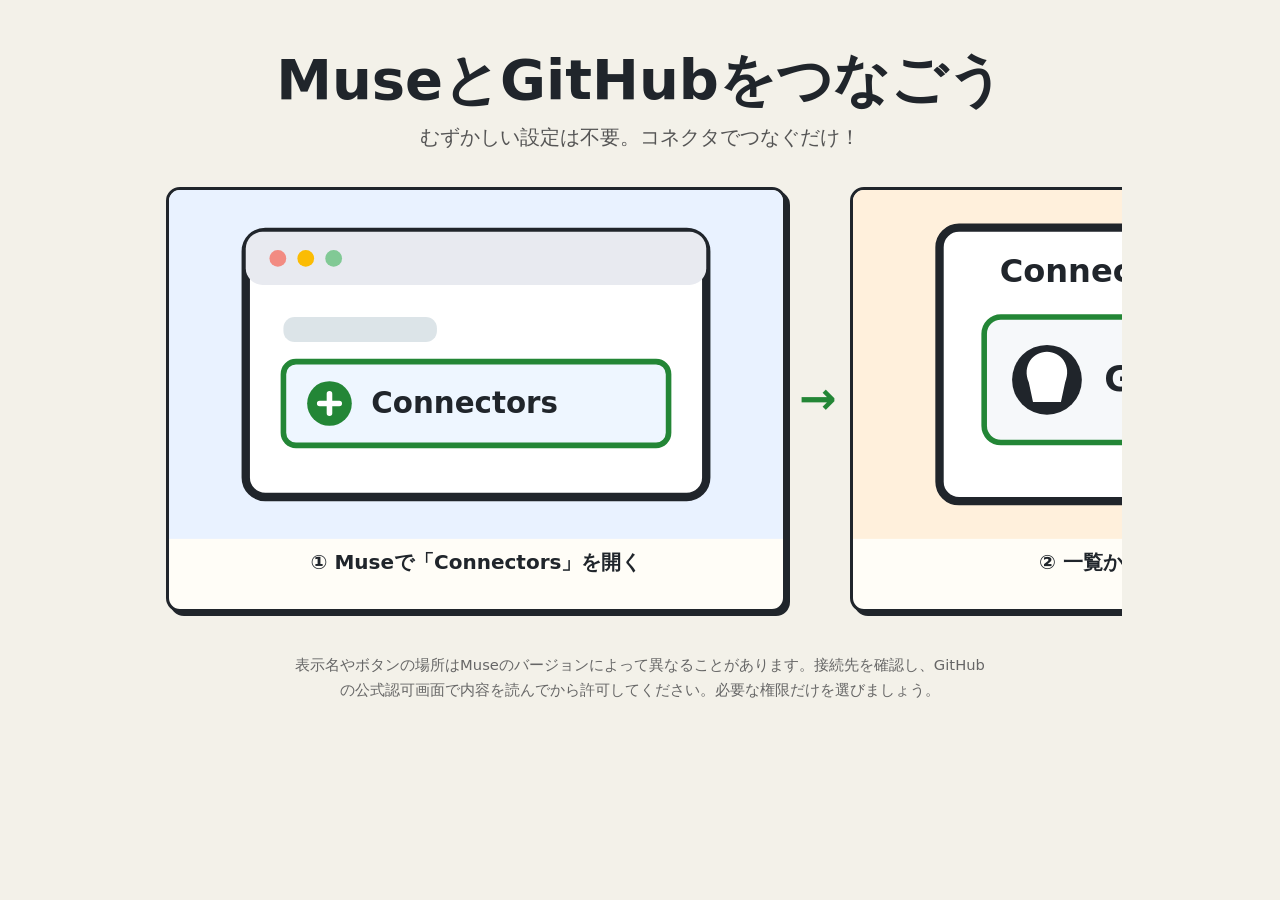
==== muse.html @ a7c208a0 "Add horizontal visual guide for connecting Muse to GitHub" ====
<!doctype html>
<html lang="ja">
<head>
<meta charset="utf-8">
<meta name="viewport" content="width=device-width, initial-scale=1">
<title>MuseとGitHubをつなごう</title>
<style>
:root{color-scheme:light;--ink:#20252b;--green:#238636;--paper:#fffdf7}
*{box-sizing:border-box}
body{margin:0;background:#f3f1e9;color:var(--ink);font-family:system-ui,-apple-system,"Noto Sans JP",sans-serif}
main{width:min(100%,1000px);margin:auto;padding:clamp(20px,5vw,48px) 18px 40px}
header{text-align:center;margin-bottom:26px}
h1{font-size:clamp(2rem,6vw,3.5rem);line-height:1.15;margin:0 0 12px}
.lead{font-size:clamp(1rem,2.5vw,1.25rem);margin:0;color:#555}
.comic{display:flex;align-items:center;gap:0;overflow-x:auto;overscroll-behavior-x:contain;scroll-snap-type:x mandatory;padding:10px 8px 20px;scrollbar-width:thin}
.panel{flex:0 0 min(78vw,620px);background:var(--paper);border:3px solid var(--ink);border-radius:14px;overflow:hidden;box-shadow:4px 4px 0 var(--ink);scroll-snap-align:center}
.panel svg{display:block;width:100%;height:auto}
.caption{font-weight:800;text-align:center;font-size:clamp(1rem,2.5vw,1.25rem);padding:10px 8px 14px;min-height:3.5em}
.flow-arrow{flex:0 0 64px;display:grid;place-items:center;color:var(--green);font-size:2.8rem;font-weight:900;line-height:1}
.note{text-align:center;color:#666;font-size:.92rem;line-height:1.7;margin:20px auto 0;max-width:700px}
@media(max-width:560px){.panel{flex-basis:84vw}.flow-arrow{flex-basis:42px;font-size:2rem}}
</style>
</head>
<body>
<main>
<header>
<h1>MuseとGitHubをつなごう</h1>
<p class="lead">むずかしい設定は不要。コネクタでつなぐだけ！</p>
</header>
<section class="comic" aria-label="MuseとGitHubを連携する流れ">
<article class="panel">
<svg viewBox="0 0 440 250" role="img" aria-label="Museのコネクタ画面を開く">
<rect width="440" height="250" fill="#e9f2ff"/>
<rect x="55" y="30" width="330" height="190" rx="14" fill="#fff" stroke="#20252b" stroke-width="6"/>
<rect x="55" y="30" width="330" height="38" rx="12" fill="#e8eaf0"/>
<circle cx="78" cy="49" r="6" fill="#f28b82"/><circle cx="98" cy="49" r="6" fill="#fbbc04"/><circle cx="118" cy="49" r="6" fill="#81c995"/>
<rect x="82" y="91" width="110" height="18" rx="8" fill="#dce4e8"/>
<rect x="82" y="123" width="276" height="60" rx="9" fill="#eef6ff" stroke="#238636" stroke-width="4"/>
<circle cx="115" cy="153" r="16" fill="#238636"/>
<path d="M108 153h14m-7-7v14" stroke="#fff" stroke-width="4" stroke-linecap="round"/>
<text x="145" y="160" font-size="21" font-weight="800" fill="#20252b">Connectors</text>
</svg>
<div class="caption">① Museで「Connectors」を開く</div>
</article>
<div class="flow-arrow" aria-hidden="true">→</div>
<article class="panel">
<svg viewBox="0 0 440 250" role="img" aria-label="GitHubコネクタを選ぶ">
<rect width="440" height="250" fill="#fff0dc"/>
<rect x="62" y="27" width="316" height="196" rx="14" fill="#fff" stroke="#20252b" stroke-width="6"/>
<text x="220" y="66" text-anchor="middle" font-size="23" font-weight="800" fill="#20252b">Connect a service</text>
<rect x="94" y="91" width="252" height="90" rx="12" fill="#f6f8fa" stroke="#238636" stroke-width="4"/>
<circle cx="139" cy="136" r="25" fill="#20252b"/>
<path d="M126 138c-5-12 3-22 13-22s18 10 13 22l-3 14h-20z" fill="#fff"/>
<text x="180" y="144" font-size="25" font-weight="900" fill="#20252b">GitHub</text>
<path d="M315 119l10 10-10 10" fill="none" stroke="#238636" stroke-width="5" stroke-linecap="round" stroke-linejoin="round"/>
</svg>
<div class="caption">② 一覧からGitHubを選ぶ</div>
</article>
<div class="flow-arrow" aria-hidden="true">→</div>
<article class="panel">
<svg viewBox="0 0 440 250" role="img" aria-label="GitHub側で接続を許可する">
<rect width="440" height="250" fill="#e9f7e9"/>
<rect x="64" y="27" width="312" height="196" rx="14" fill="#fff" stroke="#20252b" stroke-width="6"/>
<text x="220" y="69" text-anchor="middle" font-size="22" font-weight="800" fill="#20252b">Authorize access</text>
<rect x="105" y="91" width="230" height="48" rx="8" fill="#f1f3f4"/>
<text x="220" y="121" text-anchor="middle" font-size="17" fill="#20252b">Muse ↔ GitHub</text>
<rect x="125" y="158" width="190" height="42" rx="21" fill="#238636"/>
<text x="220" y="185" text-anchor="middle" font-size="17" font-weight="800" fill="#fff">Authorize</text>
</svg>
<div class="caption">③ GitHubの画面で接続を許可</div>
</article>
<div class="flow-arrow" aria-hidden="true">→</div>
<article class="panel">
<svg viewBox="0 0 440 250" role="img" aria-label="MuseとGitHubの接続完了">
<rect width="440" height="250" fill="#f1eaff"/>
<circle cx="220" cy="112" r="66" fill="#238636" stroke="#20252b" stroke-width="5"/>
<path d="M183 112l25 25 51-57" fill="none" stroke="#fff" stroke-width="13" stroke-linecap="round" stroke-linejoin="round"/>
<path d="M75 75l12 18 22-4-13 18 11 18-21-5-13 17-1-22-20-9 20-8zM350 150l10 15 18-3-10 15 9 16-18-4-11 14-1-18-17-8 17-7z" fill="#ffd76a" stroke="#20252b" stroke-width="3"/>
<text x="220" y="220" text-anchor="middle" font-size="22" font-weight="900" fill="#20252b">CONNECTED!</text>
</svg>
<div class="caption">④ 完了！MuseからGitHubを使えるよ 🎉</div>
</article>
</section>
<p class="note">表示名やボタンの場所はMuseのバージョンによって異なることがあります。接続先を確認し、GitHubの公式認可画面で内容を読んでから許可してください。必要な権限だけを選びましょう。</p>
</main>
</body>
</html>
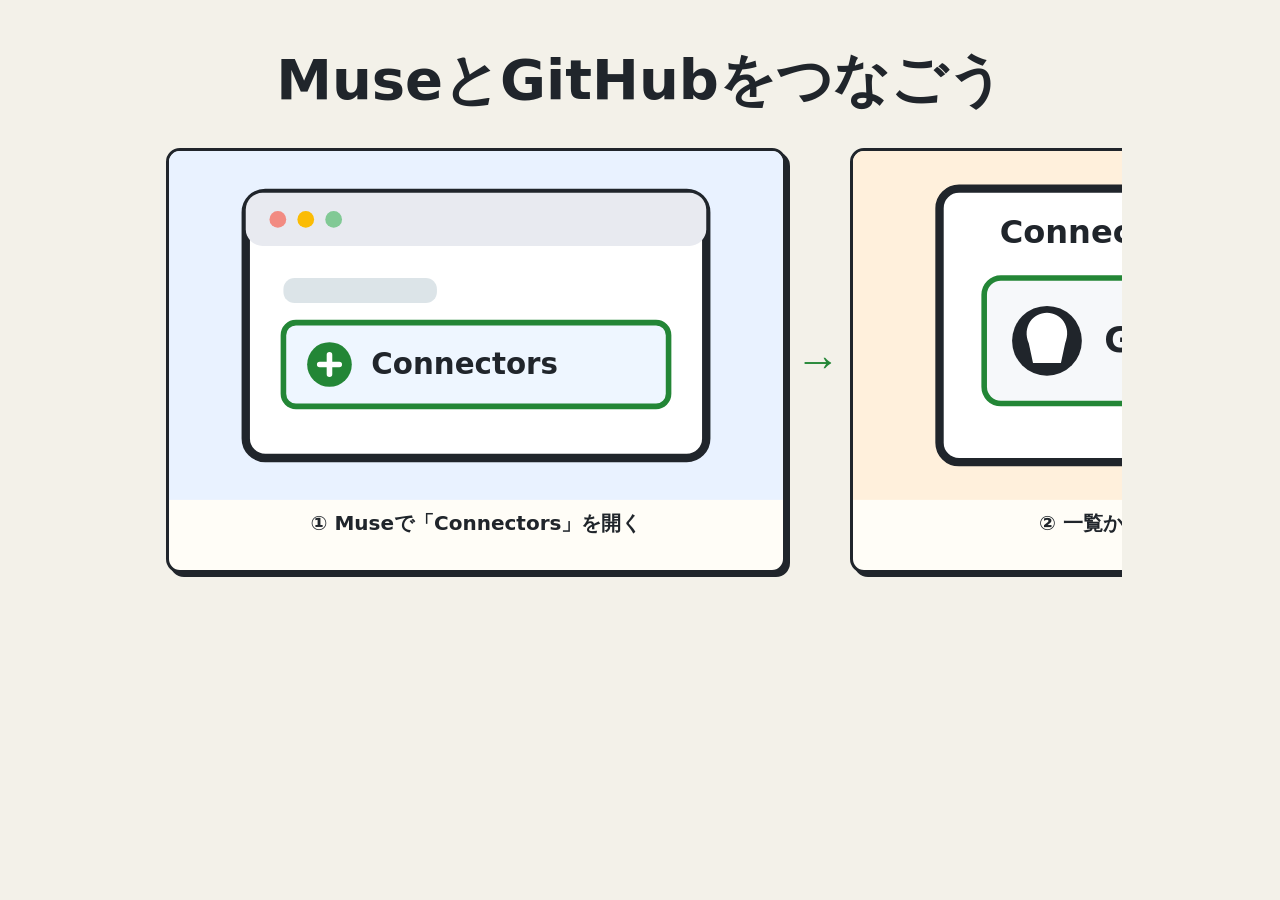
==== commit f611f17f: "Make four-panel journey map clickable with blinking arrows" ====
--- a/muse.html
+++ b/muse.html
@@ -16,8 +16,8 @@
 .panel{flex:0 0 min(78vw,620px);background:var(--paper);border:3px solid var(--ink);border-radius:14px;overflow:hidden;box-shadow:4px 4px 0 var(--ink);scroll-snap-align:center}
 .panel svg{display:block;width:100%;height:auto}
 .caption{font-weight:800;text-align:center;font-size:clamp(1rem,2.5vw,1.25rem);padding:10px 8px 14px;min-height:3.5em}
-.flow-arrow{flex:0 0 64px;display:grid;place-items:center;color:var(--green);font-size:2.8rem;font-weight:900;line-height:1}
-.note{text-align:center;color:#666;font-size:.92rem;line-height:1.7;margin:20px auto 0;max-width:700px}
+.flow-arrow{flex:0 0 64px;display:grid;place-items:center;color:var(--green);font-size:2.8rem;font-weight:900;line-height:1;border:0;background:transparent;cursor:pointer;animation:blink 1.15s infinite}
+.panel{cursor:pointer;transition:transform .18s,box-shadow .18s;animation:panelBlink 1.8s infinite}.panel:focus-visible,.flow-arrow:focus-visible{outline:4px solid #f0b429;outline-offset:5px}.panel:hover{transform:translateY(-4px);box-shadow:6px 8px 0 var(--ink)}@keyframes blink{0%,100%{opacity:1}50%{opacity:.25}}@keyframes panelBlink{0%,100%{border-color:var(--ink)}50%{border-color:var(--green)}}
 @media(max-width:560px){.panel{flex-basis:84vw}.flow-arrow{flex-basis:42px;font-size:2rem}}
 </style>
 </head>
@@ -25,7 +25,7 @@
 <main>
 <header>
 <h1>MuseとGitHubをつなごう</h1>
-<p class="lead">むずかしい設定は不要。コネクタでつなぐだけ！</p>
+
 </header>
 <section class="comic" aria-label="MuseとGitHubを連携する流れ">
 <article class="panel">
@@ -42,7 +42,7 @@
 </svg>
 <div class="caption">① Museで「Connectors」を開く</div>
 </article>
-<div class="flow-arrow" aria-hidden="true">→</div>
+<button class="flow-arrow" type="button" aria-label="次のコマへ">→</button>
 <article class="panel">
 <svg viewBox="0 0 440 250" role="img" aria-label="GitHubコネクタを選ぶ">
 <rect width="440" height="250" fill="#fff0dc"/>
@@ -56,7 +56,7 @@
 </svg>
 <div class="caption">② 一覧からGitHubを選ぶ</div>
 </article>
-<div class="flow-arrow" aria-hidden="true">→</div>
+<button class="flow-arrow" type="button" aria-label="次のコマへ">→</button>
 <article class="panel">
 <svg viewBox="0 0 440 250" role="img" aria-label="GitHub側で接続を許可する">
 <rect width="440" height="250" fill="#e9f7e9"/>
@@ -69,7 +69,7 @@
 </svg>
 <div class="caption">③ GitHubの画面で接続を許可</div>
 </article>
-<div class="flow-arrow" aria-hidden="true">→</div>
+<button class="flow-arrow" type="button" aria-label="次のコマへ">→</button>
 <article class="panel">
 <svg viewBox="0 0 440 250" role="img" aria-label="MuseとGitHubの接続完了">
 <rect width="440" height="250" fill="#f1eaff"/>
@@ -81,7 +81,7 @@
 <div class="caption">④ 完了！MuseからGitHubを使えるよ 🎉</div>
 </article>
 </section>
-<p class="note">表示名やボタンの場所はMuseのバージョンによって異なることがあります。接続先を確認し、GitHubの公式認可画面で内容を読んでから許可してください。必要な権限だけを選びましょう。</p>
+
 </main>
 </body>
 </html>
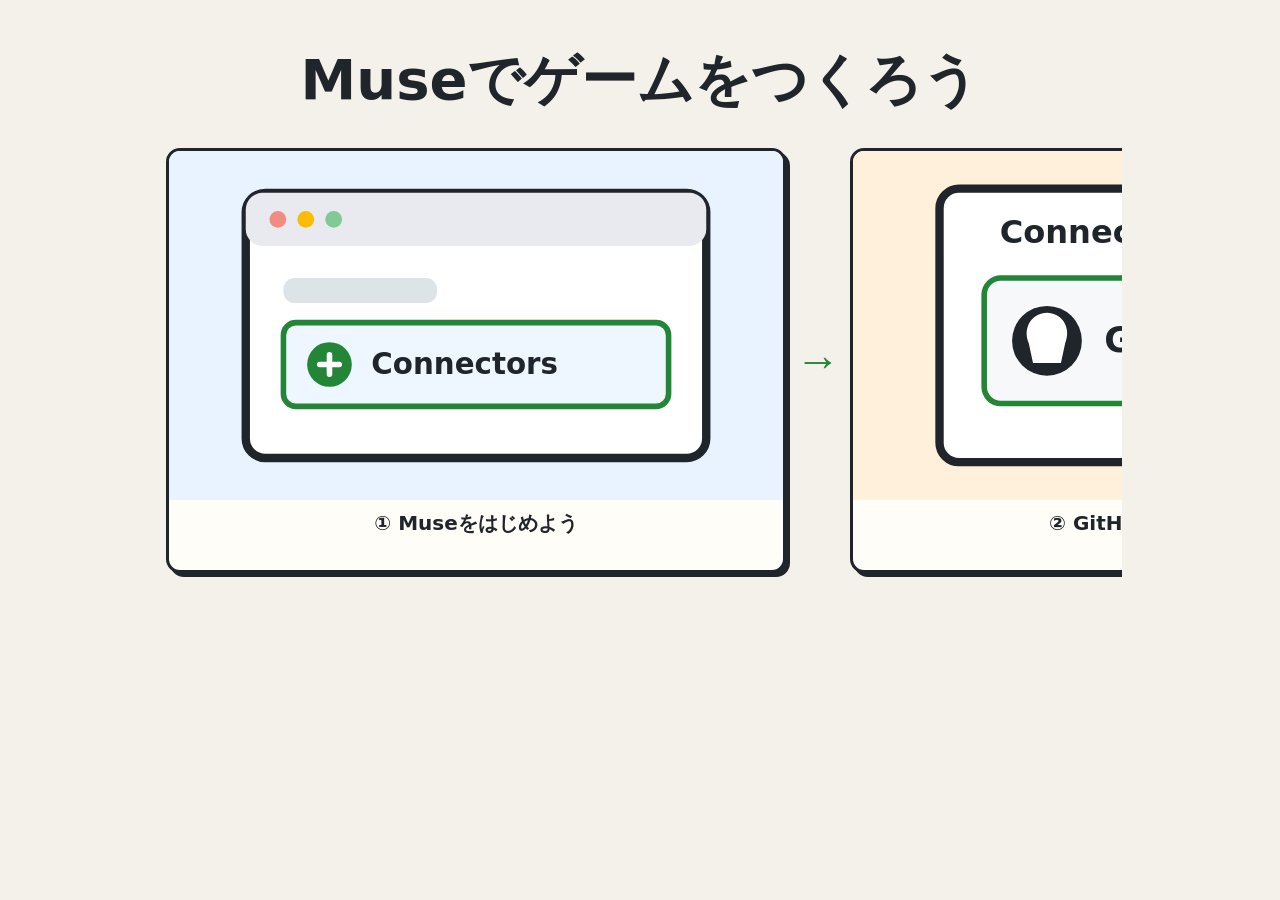
==== commit c66e59c9: "Simplify Muse journey map to three game-making steps" ====
--- a/muse.html
+++ b/muse.html
@@ -3,7 +3,7 @@
 <head>
 <meta charset="utf-8">
 <meta name="viewport" content="width=device-width, initial-scale=1">
-<title>MuseとGitHubをつなごう</title>
+<title>Museでゲームをつくろう</title>
 <style>
 :root{color-scheme:light;--ink:#20252b;--green:#238636;--paper:#fffdf7}
 *{box-sizing:border-box}
@@ -24,12 +24,12 @@
 <body>
 <main>
 <header>
-<h1>MuseとGitHubをつなごう</h1>
+<h1>Museでゲームをつくろう</h1>
 
 </header>
-<section class="comic" aria-label="MuseとGitHubを連携する流れ">
+<section class="comic" aria-label="Museでゲームをつくる3ステップ">
 <article class="panel">
-<svg viewBox="0 0 440 250" role="img" aria-label="Museのコネクタ画面を開く">
+<svg viewBox="0 0 440 250" role="img" aria-label="Museをはじめる">
 <rect width="440" height="250" fill="#e9f2ff"/>
 <rect x="55" y="30" width="330" height="190" rx="14" fill="#fff" stroke="#20252b" stroke-width="6"/>
 <rect x="55" y="30" width="330" height="38" rx="12" fill="#e8eaf0"/>
@@ -40,11 +40,11 @@
 <path d="M108 153h14m-7-7v14" stroke="#fff" stroke-width="4" stroke-linecap="round"/>
 <text x="145" y="160" font-size="21" font-weight="800" fill="#20252b">Connectors</text>
 </svg>
-<div class="caption">① Museで「Connectors」を開く</div>
+<div class="caption">① Museをはじめよう</div>
 </article>
 <button class="flow-arrow" type="button" aria-label="次のコマへ">→</button>
 <article class="panel">
-<svg viewBox="0 0 440 250" role="img" aria-label="GitHubコネクタを選ぶ">
+<svg viewBox="0 0 440 250" role="img" aria-label="GitHubを連携する">
 <rect width="440" height="250" fill="#fff0dc"/>
 <rect x="62" y="27" width="316" height="196" rx="14" fill="#fff" stroke="#20252b" stroke-width="6"/>
 <text x="220" y="66" text-anchor="middle" font-size="23" font-weight="800" fill="#20252b">Connect a service</text>
@@ -54,11 +54,11 @@
 <text x="180" y="144" font-size="25" font-weight="900" fill="#20252b">GitHub</text>
 <path d="M315 119l10 10-10 10" fill="none" stroke="#238636" stroke-width="5" stroke-linecap="round" stroke-linejoin="round"/>
 </svg>
-<div class="caption">② 一覧からGitHubを選ぶ</div>
+<div class="caption">② GitHubを連携しよう</div>
 </article>
 <button class="flow-arrow" type="button" aria-label="次のコマへ">→</button>
 <article class="panel">
-<svg viewBox="0 0 440 250" role="img" aria-label="GitHub側で接続を許可する">
+<svg viewBox="0 0 440 250" role="img" aria-label="ゲームをつくってもらう">
 <rect width="440" height="250" fill="#e9f7e9"/>
 <rect x="64" y="27" width="312" height="196" rx="14" fill="#fff" stroke="#20252b" stroke-width="6"/>
 <text x="220" y="69" text-anchor="middle" font-size="22" font-weight="800" fill="#20252b">Authorize access</text>
@@ -67,18 +67,18 @@
 <rect x="125" y="158" width="190" height="42" rx="21" fill="#238636"/>
 <text x="220" y="185" text-anchor="middle" font-size="17" font-weight="800" fill="#fff">Authorize</text>
 </svg>
-<div class="caption">③ GitHubの画面で接続を許可</div>
+<div class="caption">③ ゲームをつくってもらおう</div>
 </article>
 <button class="flow-arrow" type="button" aria-label="次のコマへ">→</button>
 <article class="panel">
-<svg viewBox="0 0 440 250" role="img" aria-label="MuseとGitHubの接続完了">
+<svg viewBox="0 0 440 250" role="img" aria-label="ゲームづくり完了">
 <rect width="440" height="250" fill="#f1eaff"/>
 <circle cx="220" cy="112" r="66" fill="#238636" stroke="#20252b" stroke-width="5"/>
 <path d="M183 112l25 25 51-57" fill="none" stroke="#fff" stroke-width="13" stroke-linecap="round" stroke-linejoin="round"/>
 <path d="M75 75l12 18 22-4-13 18 11 18-21-5-13 17-1-22-20-9 20-8zM350 150l10 15 18-3-10 15 9 16-18-4-11 14-1-18-17-8 17-7z" fill="#ffd76a" stroke="#20252b" stroke-width="3"/>
 <text x="220" y="220" text-anchor="middle" font-size="22" font-weight="900" fill="#20252b">CONNECTED!</text>
 </svg>
-<div class="caption">④ 完了！MuseからGitHubを使えるよ 🎉</div>
+<div class="caption">ゲームづくりスタート！ 🎮</div>
 </article>
 </section>
 
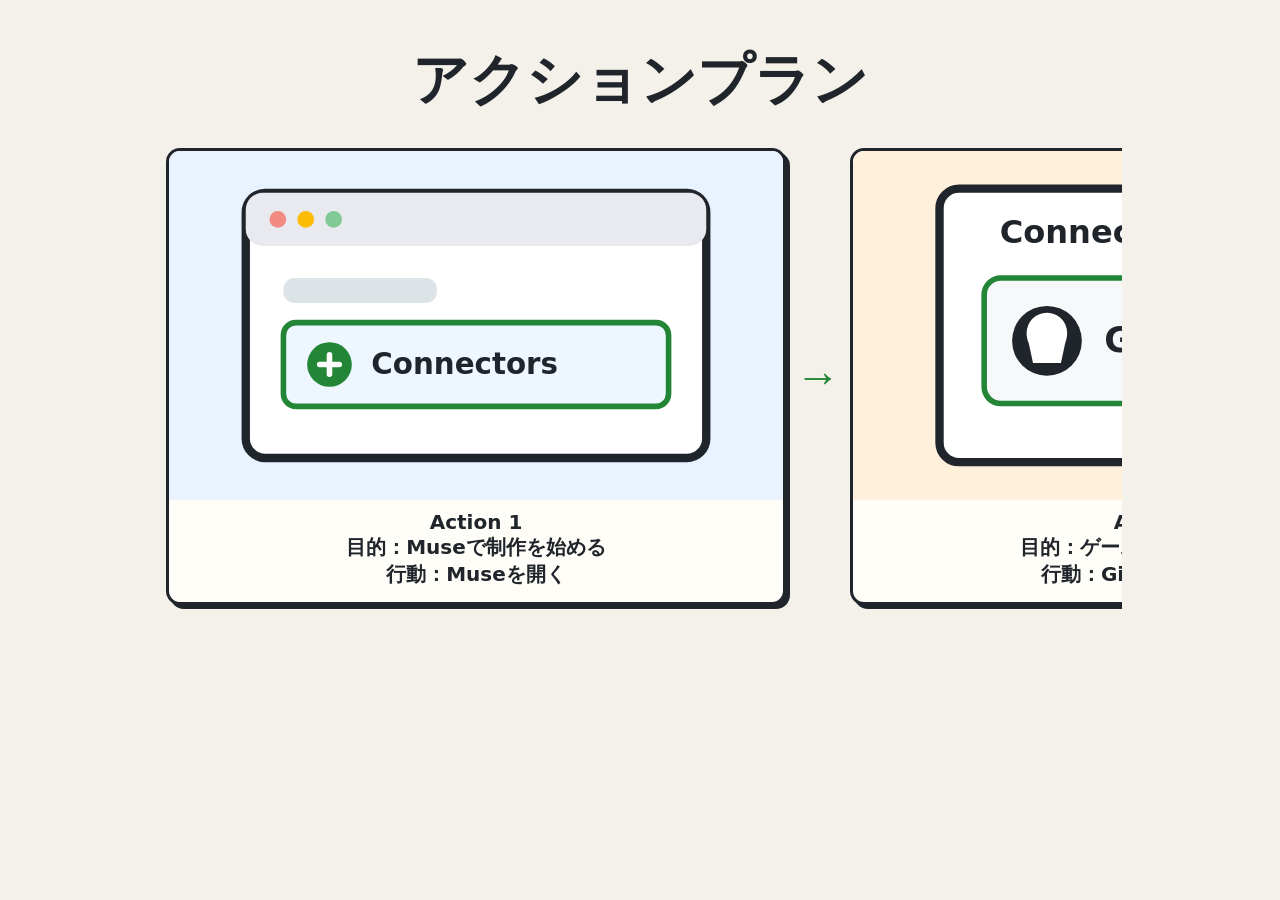
==== commit bd375867: "Convert journey map into three-action plan with purpose and action only" ====
--- a/muse.html
+++ b/muse.html
@@ -3,7 +3,7 @@
 <head>
 <meta charset="utf-8">
 <meta name="viewport" content="width=device-width, initial-scale=1">
-<title>Museでゲームをつくろう</title>
+<title>アクションプラン</title>
 <style>
 :root{color-scheme:light;--ink:#20252b;--green:#238636;--paper:#fffdf7}
 *{box-sizing:border-box}
@@ -24,10 +24,10 @@
 <body>
 <main>
 <header>
-<h1>Museでゲームをつくろう</h1>
+<h1>アクションプラン</h1>
 
 </header>
-<section class="comic" aria-label="Museでゲームをつくる3ステップ">
+<section class="comic" aria-label="3つのアクションプラン">
 <article class="panel">
 <svg viewBox="0 0 440 250" role="img" aria-label="Museをはじめる">
 <rect width="440" height="250" fill="#e9f2ff"/>
@@ -40,7 +40,7 @@
 <path d="M108 153h14m-7-7v14" stroke="#fff" stroke-width="4" stroke-linecap="round"/>
 <text x="145" y="160" font-size="21" font-weight="800" fill="#20252b">Connectors</text>
 </svg>
-<div class="caption">① Museをはじめよう</div>
+<div class="caption"><strong>Action 1</strong><br>目的：Museで制作を始める<br>行動：Museを開く</div>
 </article>
 <button class="flow-arrow" type="button" aria-label="次のコマへ">→</button>
 <article class="panel">
@@ -54,7 +54,7 @@
 <text x="180" y="144" font-size="25" font-weight="900" fill="#20252b">GitHub</text>
 <path d="M315 119l10 10-10 10" fill="none" stroke="#238636" stroke-width="5" stroke-linecap="round" stroke-linejoin="round"/>
 </svg>
-<div class="caption">② GitHubを連携しよう</div>
+<div class="caption"><strong>Action 2</strong><br>目的：ゲームを保存・管理する<br>行動：GitHubを連携する</div>
 </article>
 <button class="flow-arrow" type="button" aria-label="次のコマへ">→</button>
 <article class="panel">
@@ -67,21 +67,17 @@
 <rect x="125" y="158" width="190" height="42" rx="21" fill="#238636"/>
 <text x="220" y="185" text-anchor="middle" font-size="17" font-weight="800" fill="#fff">Authorize</text>
 </svg>
-<div class="caption">③ ゲームをつくってもらおう</div>
+<div class="caption"><strong>Action 3</strong><br>目的：遊べるゲームを完成させる<br>行動：Museにゲーム制作を依頼する</div>
 </article>
-<button class="flow-arrow" type="button" aria-label="次のコマへ">→</button>
-<article class="panel">
-<svg viewBox="0 0 440 250" role="img" aria-label="ゲームづくり完了">
-<rect width="440" height="250" fill="#f1eaff"/>
-<circle cx="220" cy="112" r="66" fill="#238636" stroke="#20252b" stroke-width="5"/>
-<path d="M183 112l25 25 51-57" fill="none" stroke="#fff" stroke-width="13" stroke-linecap="round" stroke-linejoin="round"/>
-<path d="M75 75l12 18 22-4-13 18 11 18-21-5-13 17-1-22-20-9 20-8zM350 150l10 15 18-3-10 15 9 16-18-4-11 14-1-18-17-8 17-7z" fill="#ffd76a" stroke="#20252b" stroke-width="3"/>
-<text x="220" y="220" text-anchor="middle" font-size="22" font-weight="900" fill="#20252b">CONNECTED!</text>
-</svg>
-<div class="caption">ゲームづくりスタート！ 🎮</div>
-</article>
+
 </section>
 
 </main>
+<script>
+const steps=[...document.querySelectorAll(".panel")];
+function activate(i){if(i<steps.length-1){steps[i+1].scrollIntoView({behavior:"smooth",block:"nearest",inline:"center"});}else{steps[i].classList.toggle("done");}}
+steps.forEach((step,i)=>{step.tabIndex=0;step.setAttribute("role","button");step.setAttribute("aria-label",`Action ${i+1}を選択`);step.addEventListener("click",()=>activate(i));step.addEventListener("keydown",e=>{if(e.key==="Enter"||e.key===" "){e.preventDefault();activate(i);}});});
+document.querySelectorAll(".flow-arrow").forEach((arrow,i)=>arrow.addEventListener("click",()=>activate(i)));
+</script>
 </body>
 </html>
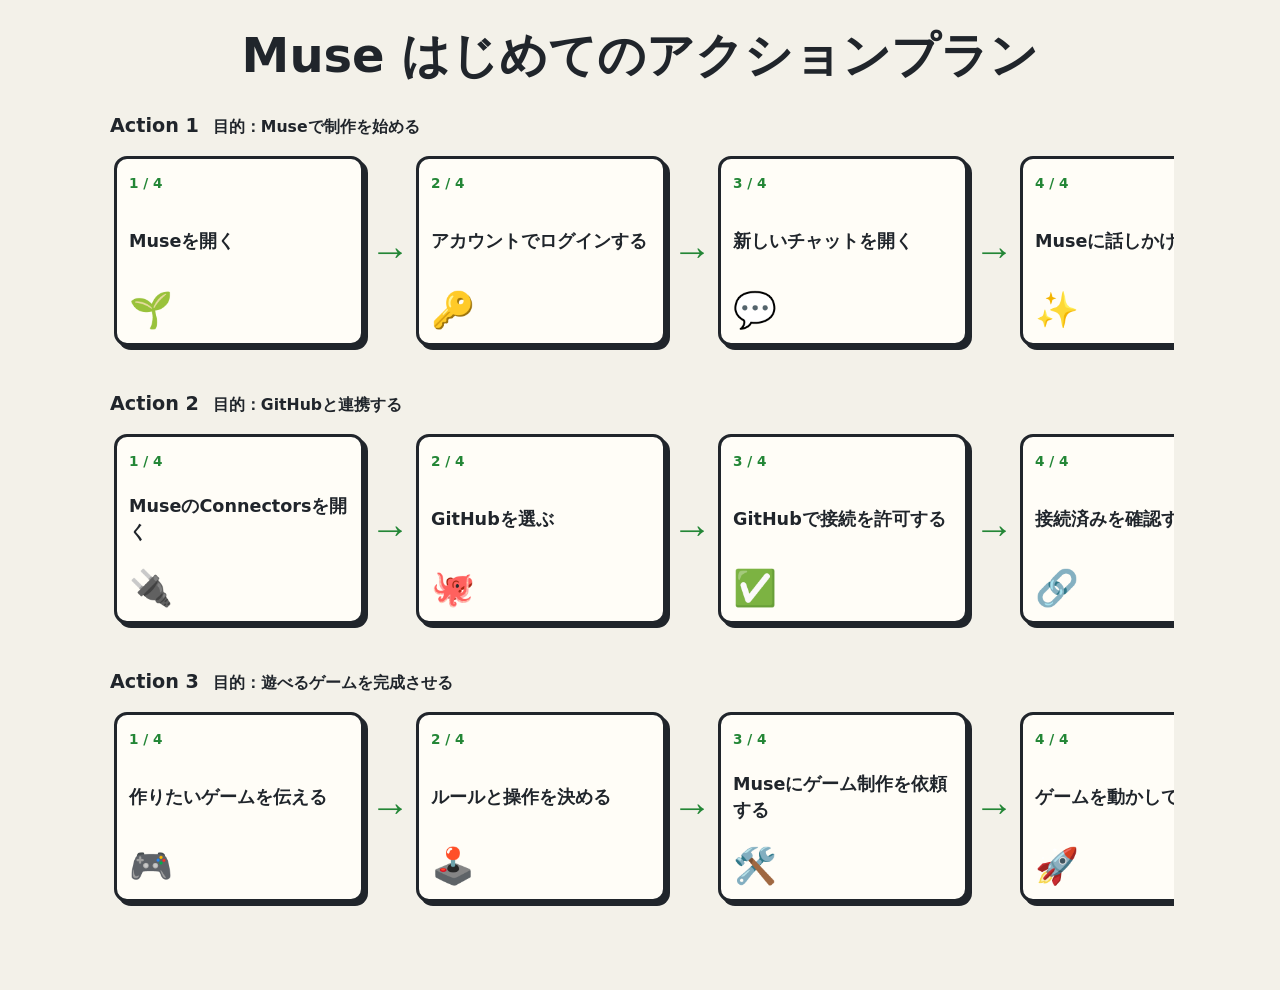
==== commit 06b152be: "Create three four-panel action-plan comics" ====
--- a/muse.html
+++ b/muse.html
@@ -3,81 +3,82 @@
 <head>
 <meta charset="utf-8">
 <meta name="viewport" content="width=device-width, initial-scale=1">
-<title>アクションプラン</title>
+<title>Muse はじめてのアクションプラン</title>
 <style>
 :root{color-scheme:light;--ink:#20252b;--green:#238636;--paper:#fffdf7}
 *{box-sizing:border-box}
 body{margin:0;background:#f3f1e9;color:var(--ink);font-family:system-ui,-apple-system,"Noto Sans JP",sans-serif}
-main{width:min(100%,1000px);margin:auto;padding:clamp(20px,5vw,48px) 18px 40px}
-header{text-align:center;margin-bottom:26px}
-h1{font-size:clamp(2rem,6vw,3.5rem);line-height:1.15;margin:0 0 12px}
-.lead{font-size:clamp(1rem,2.5vw,1.25rem);margin:0;color:#555}
-.comic{display:flex;align-items:center;gap:0;overflow-x:auto;overscroll-behavior-x:contain;scroll-snap-type:x mandatory;padding:10px 8px 20px;scrollbar-width:thin}
-.panel{flex:0 0 min(78vw,620px);background:var(--paper);border:3px solid var(--ink);border-radius:14px;overflow:hidden;box-shadow:4px 4px 0 var(--ink);scroll-snap-align:center}
-.panel svg{display:block;width:100%;height:auto}
-.caption{font-weight:800;text-align:center;font-size:clamp(1rem,2.5vw,1.25rem);padding:10px 8px 14px;min-height:3.5em}
-.flow-arrow{flex:0 0 64px;display:grid;place-items:center;color:var(--green);font-size:2.8rem;font-weight:900;line-height:1;border:0;background:transparent;cursor:pointer;animation:blink 1.15s infinite}
-.panel{cursor:pointer;transition:transform .18s,box-shadow .18s;animation:panelBlink 1.8s infinite}.panel:focus-visible,.flow-arrow:focus-visible{outline:4px solid #f0b429;outline-offset:5px}.panel:hover{transform:translateY(-4px);box-shadow:6px 8px 0 var(--ink)}@keyframes blink{0%,100%{opacity:1}50%{opacity:.25}}@keyframes panelBlink{0%,100%{border-color:var(--ink)}50%{border-color:var(--green)}}
-@media(max-width:560px){.panel{flex-basis:84vw}.flow-arrow{flex-basis:42px;font-size:2rem}}
+main{width:min(100%,1100px);margin:auto;padding:24px 16px 42px}
+h1{text-align:center;font-size:clamp(1.8rem,5vw,3rem);margin:0 0 26px}
+.action{margin:0 0 30px}
+.action-head{display:flex;gap:14px;align-items:baseline;flex-wrap:wrap;margin:0 4px 10px}
+.action-head h2{font-size:1.2rem;margin:0}
+.purpose{font-size:.98rem;font-weight:700;margin:0}
+.strip{display:flex;align-items:center;overflow-x:auto;gap:0;padding:8px 8px 16px;scroll-snap-type:x mandatory;overscroll-behavior-x:contain;scrollbar-width:thin}
+.panel{flex:0 0 min(68vw,250px);min-height:190px;background:var(--paper);border:3px solid var(--ink);border-radius:13px;box-shadow:4px 4px 0 var(--ink);padding:16px 12px;display:flex;flex-direction:column;justify-content:space-between;scroll-snap-align:center;cursor:pointer;animation:panelBlink 1.8s infinite;transition:transform .18s}
+.panel:hover{transform:translateY(-3px)}
+.panel:focus-visible,.arrow:focus-visible{outline:4px solid #e0a800;outline-offset:4px}
+.step{font-size:.85rem;font-weight:900;color:var(--green)}
+.action-text{font-size:1.1rem;font-weight:850;line-height:1.5;margin:12px 0}
+.symbol{font-size:2.2rem;line-height:1}
+.arrow{flex:0 0 48px;border:0;background:transparent;color:var(--green);font-size:2.5rem;font-weight:900;cursor:pointer;animation:blink 1.1s infinite}
+@keyframes blink{0%,100%{opacity:1}50%{opacity:.22}}
+@keyframes panelBlink{0%,100%{border-color:var(--ink)}50%{border-color:var(--green)}}
+@media(max-width:560px){.panel{flex-basis:72vw;min-height:170px}.arrow{flex-basis:34px;font-size:2rem}.action-head{display:block}.purpose{margin-top:4px}}
+@media(prefers-reduced-motion:reduce){.panel,.arrow{animation:none;transition:none}}
 </style>
 </head>
 <body>
 <main>
-<header>
-<h1>アクションプラン</h1>
+<h1>Muse はじめてのアクションプラン</h1>
 
-</header>
-<section class="comic" aria-label="3つのアクションプラン">
-<article class="panel">
-<svg viewBox="0 0 440 250" role="img" aria-label="Museをはじめる">
-<rect width="440" height="250" fill="#e9f2ff"/>
-<rect x="55" y="30" width="330" height="190" rx="14" fill="#fff" stroke="#20252b" stroke-width="6"/>
-<rect x="55" y="30" width="330" height="38" rx="12" fill="#e8eaf0"/>
-<circle cx="78" cy="49" r="6" fill="#f28b82"/><circle cx="98" cy="49" r="6" fill="#fbbc04"/><circle cx="118" cy="49" r="6" fill="#81c995"/>
-<rect x="82" y="91" width="110" height="18" rx="8" fill="#dce4e8"/>
-<rect x="82" y="123" width="276" height="60" rx="9" fill="#eef6ff" stroke="#238636" stroke-width="4"/>
-<circle cx="115" cy="153" r="16" fill="#238636"/>
-<path d="M108 153h14m-7-7v14" stroke="#fff" stroke-width="4" stroke-linecap="round"/>
-<text x="145" y="160" font-size="21" font-weight="800" fill="#20252b">Connectors</text>
-</svg>
-<div class="caption"><strong>Action 1</strong><br>目的：Museで制作を始める<br>行動：Museを開く</div>
-</article>
-<button class="flow-arrow" type="button" aria-label="次のコマへ">→</button>
-<article class="panel">
-<svg viewBox="0 0 440 250" role="img" aria-label="GitHubを連携する">
-<rect width="440" height="250" fill="#fff0dc"/>
-<rect x="62" y="27" width="316" height="196" rx="14" fill="#fff" stroke="#20252b" stroke-width="6"/>
-<text x="220" y="66" text-anchor="middle" font-size="23" font-weight="800" fill="#20252b">Connect a service</text>
-<rect x="94" y="91" width="252" height="90" rx="12" fill="#f6f8fa" stroke="#238636" stroke-width="4"/>
-<circle cx="139" cy="136" r="25" fill="#20252b"/>
-<path d="M126 138c-5-12 3-22 13-22s18 10 13 22l-3 14h-20z" fill="#fff"/>
-<text x="180" y="144" font-size="25" font-weight="900" fill="#20252b">GitHub</text>
-<path d="M315 119l10 10-10 10" fill="none" stroke="#238636" stroke-width="5" stroke-linecap="round" stroke-linejoin="round"/>
-</svg>
-<div class="caption"><strong>Action 2</strong><br>目的：ゲームを保存・管理する<br>行動：GitHubを連携する</div>
-</article>
-<button class="flow-arrow" type="button" aria-label="次のコマへ">→</button>
-<article class="panel">
-<svg viewBox="0 0 440 250" role="img" aria-label="ゲームをつくってもらう">
-<rect width="440" height="250" fill="#e9f7e9"/>
-<rect x="64" y="27" width="312" height="196" rx="14" fill="#fff" stroke="#20252b" stroke-width="6"/>
-<text x="220" y="69" text-anchor="middle" font-size="22" font-weight="800" fill="#20252b">Authorize access</text>
-<rect x="105" y="91" width="230" height="48" rx="8" fill="#f1f3f4"/>
-<text x="220" y="121" text-anchor="middle" font-size="17" fill="#20252b">Muse ↔ GitHub</text>
-<rect x="125" y="158" width="190" height="42" rx="21" fill="#238636"/>
-<text x="220" y="185" text-anchor="middle" font-size="17" font-weight="800" fill="#fff">Authorize</text>
-</svg>
-<div class="caption"><strong>Action 3</strong><br>目的：遊べるゲームを完成させる<br>行動：Museにゲーム制作を依頼する</div>
-</article>
-
+<section class="action" aria-labelledby="action1">
+<div class="action-head"><h2 id="action1">Action 1</h2><p class="purpose">目的：Museで制作を始める</p></div>
+<div class="strip" aria-label="Action 1 の4コマ">
+<article class="panel" tabindex="0"><span class="step">1 / 4</span><div class="action-text">Museを開く</div><span class="symbol">🌱</span></article>
+<button class="arrow" type="button" aria-label="次のコマへ">→</button>
+<article class="panel" tabindex="0"><span class="step">2 / 4</span><div class="action-text">アカウントでログインする</div><span class="symbol">🔑</span></article>
+<button class="arrow" type="button" aria-label="次のコマへ">→</button>
+<article class="panel" tabindex="0"><span class="step">3 / 4</span><div class="action-text">新しいチャットを開く</div><span class="symbol">💬</span></article>
+<button class="arrow" type="button" aria-label="次のコマへ">→</button>
+<article class="panel" tabindex="0"><span class="step">4 / 4</span><div class="action-text">Museに話しかける</div><span class="symbol">✨</span></article>
+</div>
 </section>
 
+<section class="action" aria-labelledby="action2">
+<div class="action-head"><h2 id="action2">Action 2</h2><p class="purpose">目的：GitHubと連携する</p></div>
+<div class="strip" aria-label="Action 2 の4コマ">
+<article class="panel" tabindex="0"><span class="step">1 / 4</span><div class="action-text">MuseのConnectorsを開く</div><span class="symbol">🔌</span></article>
+<button class="arrow" type="button" aria-label="次のコマへ">→</button>
+<article class="panel" tabindex="0"><span class="step">2 / 4</span><div class="action-text">GitHubを選ぶ</div><span class="symbol">🐙</span></article>
+<button class="arrow" type="button" aria-label="次のコマへ">→</button>
+<article class="panel" tabindex="0"><span class="step">3 / 4</span><div class="action-text">GitHubで接続を許可する</div><span class="symbol">✅</span></article>
+<button class="arrow" type="button" aria-label="次のコマへ">→</button>
+<article class="panel" tabindex="0"><span class="step">4 / 4</span><div class="action-text">接続済みを確認する</div><span class="symbol">🔗</span></article>
+</div>
+</section>
+
+<section class="action" aria-labelledby="action3">
+<div class="action-head"><h2 id="action3">Action 3</h2><p class="purpose">目的：遊べるゲームを完成させる</p></div>
+<div class="strip" aria-label="Action 3 の4コマ">
+<article class="panel" tabindex="0"><span class="step">1 / 4</span><div class="action-text">作りたいゲームを伝える</div><span class="symbol">🎮</span></article>
+<button class="arrow" type="button" aria-label="次のコマへ">→</button>
+<article class="panel" tabindex="0"><span class="step">2 / 4</span><div class="action-text">ルールと操作を決める</div><span class="symbol">🕹️</span></article>
+<button class="arrow" type="button" aria-label="次のコマへ">→</button>
+<article class="panel" tabindex="0"><span class="step">3 / 4</span><div class="action-text">Museにゲーム制作を依頼する</div><span class="symbol">🛠️</span></article>
+<button class="arrow" type="button" aria-label="次のコマへ">→</button>
+<article class="panel" tabindex="0"><span class="step">4 / 4</span><div class="action-text">ゲームを動かして確認する</div><span class="symbol">🚀</span></article>
+</div>
+</section>
 </main>
 <script>
-const steps=[...document.querySelectorAll(".panel")];
-function activate(i){if(i<steps.length-1){steps[i+1].scrollIntoView({behavior:"smooth",block:"nearest",inline:"center"});}else{steps[i].classList.toggle("done");}}
-steps.forEach((step,i)=>{step.tabIndex=0;step.setAttribute("role","button");step.setAttribute("aria-label",`Action ${i+1}を選択`);step.addEventListener("click",()=>activate(i));step.addEventListener("keydown",e=>{if(e.key==="Enter"||e.key===" "){e.preventDefault();activate(i);}});});
-document.querySelectorAll(".flow-arrow").forEach((arrow,i)=>arrow.addEventListener("click",()=>activate(i)));
+document.querySelectorAll(".action").forEach(section=>{
+ const panels=[...section.querySelectorAll(".panel")];
+ const arrows=[...section.querySelectorAll(".arrow")];
+ function go(i){if(panels[i+1])panels[i+1].scrollIntoView({behavior:"smooth",block:"nearest",inline:"center"});}
+ arrows.forEach((b,i)=>b.addEventListener("click",()=>go(i)));
+ panels.forEach((p,i)=>{p.setAttribute("role","button");p.setAttribute("aria-label",p.querySelector(".action-text").textContent+"。クリックで次へ");p.addEventListener("click",()=>go(i));p.addEventListener("keydown",e=>{if(e.key==="Enter"||e.key===" "){e.preventDefault();go(i);}});});
+});
 </script>
 </body>
 </html>
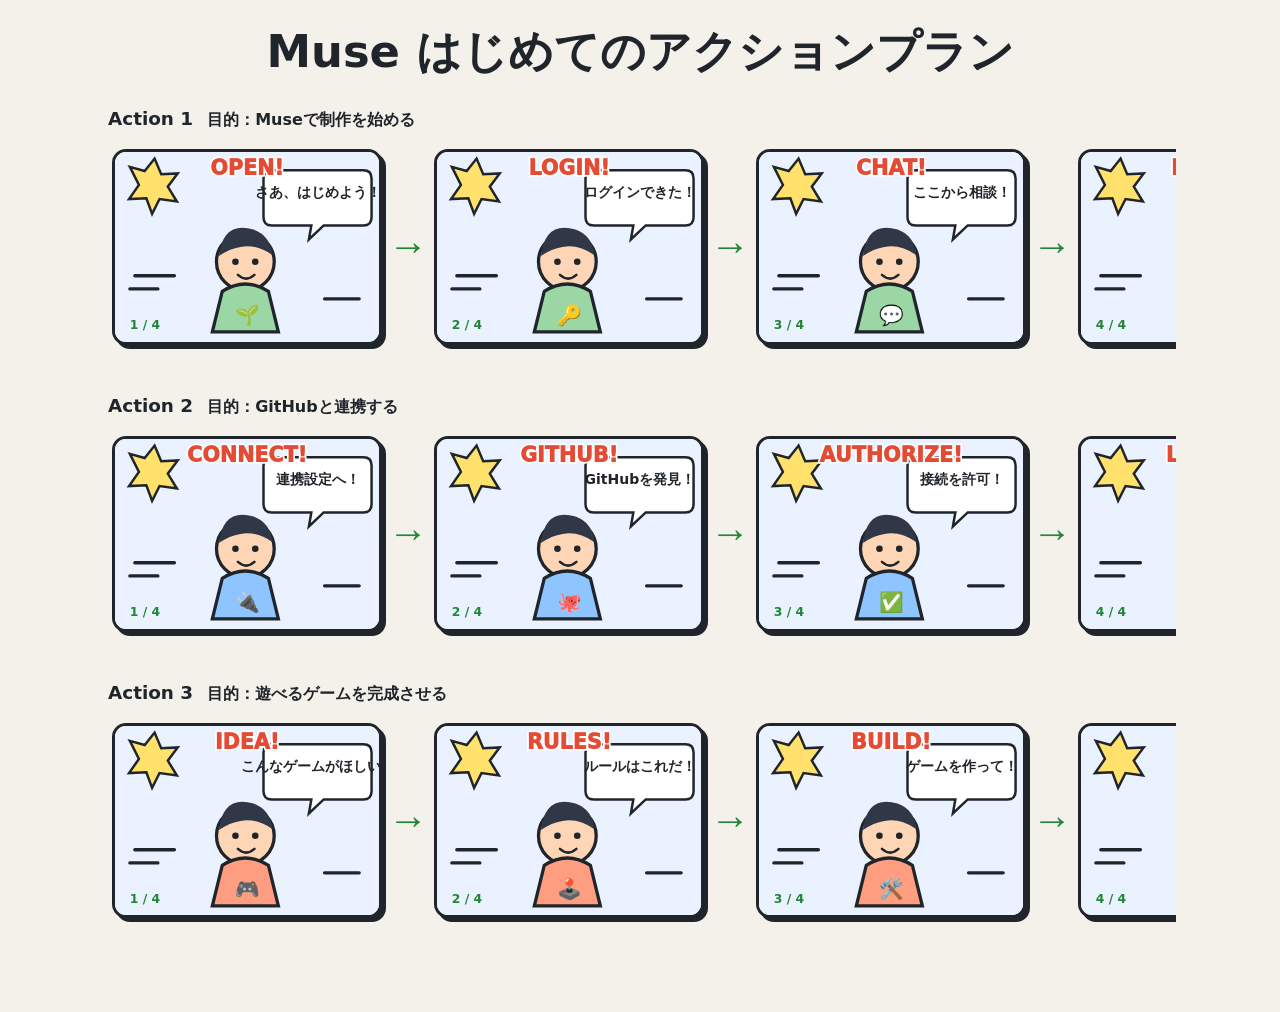
==== commit 0b8637e2: "Turn action plan into animated SVG four-panel comic SPA" ====
--- a/muse.html
+++ b/muse.html
@@ -1,84 +1,48 @@
 <!doctype html>
 <html lang="ja">
 <head>
-<meta charset="utf-8">
-<meta name="viewport" content="width=device-width, initial-scale=1">
+<meta charset="utf-8"><meta name="viewport" content="width=device-width,initial-scale=1">
 <title>Muse はじめてのアクションプラン</title>
 <style>
-:root{color-scheme:light;--ink:#20252b;--green:#238636;--paper:#fffdf7}
-*{box-sizing:border-box}
-body{margin:0;background:#f3f1e9;color:var(--ink);font-family:system-ui,-apple-system,"Noto Sans JP",sans-serif}
-main{width:min(100%,1100px);margin:auto;padding:24px 16px 42px}
-h1{text-align:center;font-size:clamp(1.8rem,5vw,3rem);margin:0 0 26px}
-.action{margin:0 0 30px}
-.action-head{display:flex;gap:14px;align-items:baseline;flex-wrap:wrap;margin:0 4px 10px}
-.action-head h2{font-size:1.2rem;margin:0}
-.purpose{font-size:.98rem;font-weight:700;margin:0}
-.strip{display:flex;align-items:center;overflow-x:auto;gap:0;padding:8px 8px 16px;scroll-snap-type:x mandatory;overscroll-behavior-x:contain;scrollbar-width:thin}
-.panel{flex:0 0 min(68vw,250px);min-height:190px;background:var(--paper);border:3px solid var(--ink);border-radius:13px;box-shadow:4px 4px 0 var(--ink);padding:16px 12px;display:flex;flex-direction:column;justify-content:space-between;scroll-snap-align:center;cursor:pointer;animation:panelBlink 1.8s infinite;transition:transform .18s}
-.panel:hover{transform:translateY(-3px)}
-.panel:focus-visible,.arrow:focus-visible{outline:4px solid #e0a800;outline-offset:4px}
-.step{font-size:.85rem;font-weight:900;color:var(--green)}
-.action-text{font-size:1.1rem;font-weight:850;line-height:1.5;margin:12px 0}
-.symbol{font-size:2.2rem;line-height:1}
-.arrow{flex:0 0 48px;border:0;background:transparent;color:var(--green);font-size:2.5rem;font-weight:900;cursor:pointer;animation:blink 1.1s infinite}
-@keyframes blink{0%,100%{opacity:1}50%{opacity:.22}}
-@keyframes panelBlink{0%,100%{border-color:var(--ink)}50%{border-color:var(--green)}}
-@media(max-width:560px){.panel{flex-basis:72vw;min-height:170px}.arrow{flex-basis:34px;font-size:2rem}.action-head{display:block}.purpose{margin-top:4px}}
-@media(prefers-reduced-motion:reduce){.panel,.arrow{animation:none;transition:none}}
-</style>
-</head>
-<body>
-<main>
-<h1>Muse はじめてのアクションプラン</h1>
-
-<section class="action" aria-labelledby="action1">
-<div class="action-head"><h2 id="action1">Action 1</h2><p class="purpose">目的：Museで制作を始める</p></div>
-<div class="strip" aria-label="Action 1 の4コマ">
-<article class="panel" tabindex="0"><span class="step">1 / 4</span><div class="action-text">Museを開く</div><span class="symbol">🌱</span></article>
-<button class="arrow" type="button" aria-label="次のコマへ">→</button>
-<article class="panel" tabindex="0"><span class="step">2 / 4</span><div class="action-text">アカウントでログインする</div><span class="symbol">🔑</span></article>
-<button class="arrow" type="button" aria-label="次のコマへ">→</button>
-<article class="panel" tabindex="0"><span class="step">3 / 4</span><div class="action-text">新しいチャットを開く</div><span class="symbol">💬</span></article>
-<button class="arrow" type="button" aria-label="次のコマへ">→</button>
-<article class="panel" tabindex="0"><span class="step">4 / 4</span><div class="action-text">Museに話しかける</div><span class="symbol">✨</span></article>
-</div>
-</section>
-
-<section class="action" aria-labelledby="action2">
-<div class="action-head"><h2 id="action2">Action 2</h2><p class="purpose">目的：GitHubと連携する</p></div>
-<div class="strip" aria-label="Action 2 の4コマ">
-<article class="panel" tabindex="0"><span class="step">1 / 4</span><div class="action-text">MuseのConnectorsを開く</div><span class="symbol">🔌</span></article>
-<button class="arrow" type="button" aria-label="次のコマへ">→</button>
-<article class="panel" tabindex="0"><span class="step">2 / 4</span><div class="action-text">GitHubを選ぶ</div><span class="symbol">🐙</span></article>
-<button class="arrow" type="button" aria-label="次のコマへ">→</button>
-<article class="panel" tabindex="0"><span class="step">3 / 4</span><div class="action-text">GitHubで接続を許可する</div><span class="symbol">✅</span></article>
-<button class="arrow" type="button" aria-label="次のコマへ">→</button>
-<article class="panel" tabindex="0"><span class="step">4 / 4</span><div class="action-text">接続済みを確認する</div><span class="symbol">🔗</span></article>
-</div>
-</section>
-
-<section class="action" aria-labelledby="action3">
-<div class="action-head"><h2 id="action3">Action 3</h2><p class="purpose">目的：遊べるゲームを完成させる</p></div>
-<div class="strip" aria-label="Action 3 の4コマ">
-<article class="panel" tabindex="0"><span class="step">1 / 4</span><div class="action-text">作りたいゲームを伝える</div><span class="symbol">🎮</span></article>
-<button class="arrow" type="button" aria-label="次のコマへ">→</button>
-<article class="panel" tabindex="0"><span class="step">2 / 4</span><div class="action-text">ルールと操作を決める</div><span class="symbol">🕹️</span></article>
-<button class="arrow" type="button" aria-label="次のコマへ">→</button>
-<article class="panel" tabindex="0"><span class="step">3 / 4</span><div class="action-text">Museにゲーム制作を依頼する</div><span class="symbol">🛠️</span></article>
-<button class="arrow" type="button" aria-label="次のコマへ">→</button>
-<article class="panel" tabindex="0"><span class="step">4 / 4</span><div class="action-text">ゲームを動かして確認する</div><span class="symbol">🚀</span></article>
-</div>
-</section>
-</main>
+:root{--ink:#20252b;--green:#238636;--paper:#fffdf7}
+*{box-sizing:border-box}body{margin:0;background:#f3f1e9;color:var(--ink);font-family:system-ui,-apple-system,"Noto Sans JP",sans-serif}
+main{max-width:1100px;margin:auto;padding:22px 14px 44px}h1{text-align:center;font-size:clamp(1.7rem,5vw,2.8rem);margin:0 0 26px}
+.action{margin:0 0 34px}.action-head{display:flex;align-items:baseline;gap:14px;flex-wrap:wrap;margin:0 4px 10px}.action-head h2{margin:0;font-size:1.15rem}.purpose{margin:0;font-weight:750}
+.strip{display:flex;align-items:center;overflow-x:auto;gap:0;padding:8px 8px 16px;scroll-snap-type:x mandatory;scrollbar-width:thin;overscroll-behavior-x:contain}
+.panel{flex:0 0 min(68vw,270px);border:3px solid var(--ink);border-radius:14px;overflow:hidden;background:var(--paper);box-shadow:4px 4px 0 var(--ink);scroll-snap-align:center;cursor:pointer;animation:framePulse 2s infinite}
+.panel svg{display:block;width:100%;height:auto}.panel:focus-visible,.arrow:focus-visible{outline:4px solid #e4aa18;outline-offset:4px}
+.arrow{flex:0 0 48px;border:0;background:none;color:var(--green);font-size:2.5rem;font-weight:900;cursor:pointer;animation:arrowBlink 1s infinite}
+.scene-bg{fill:#eaf2ff}.burst{fill:#ffe16b;stroke:#20252b;stroke-width:3}.person{transform-box:fill-box;transform-origin:center bottom;animation:hop 1.6s ease-in-out infinite}.bubble{transform-box:fill-box;transform-origin:center;animation:pop .75s cubic-bezier(.2,1.5,.5,1) both}.spark{animation:twinkle 1s ease-in-out infinite alternate}.speed{stroke:#20252b;stroke-width:4;stroke-linecap:round;animation:dash .7s ease-in-out infinite alternate}
+.svg-step{font-size:15px;font-weight:900;fill:#238636}.svg-action{font-size:20px;font-weight:900;fill:#20252b}.bubble-text{font-size:17px;font-weight:900;fill:#20252b}.impact{font-size:25px;font-weight:1000;fill:#e34b35;stroke:#fff;stroke-width:4px;paint-order:stroke}
+@keyframes hop{0%,100%{transform:translateY(0) rotate(0)}45%{transform:translateY(-8px) rotate(-4deg)}}
+@keyframes pop{0%{opacity:0;transform:scale(.45)}100%{opacity:1;transform:scale(1)}}
+@keyframes twinkle{from{opacity:.35;transform:scale(.8)}to{opacity:1;transform:scale(1.15)}}
+@keyframes dash{from{opacity:.25;transform:translateX(-3px)}to{opacity:1;transform:translateX(3px)}}
+@keyframes arrowBlink{0%,100%{opacity:1}50%{opacity:.2}}
+@keyframes framePulse{0%,100%{border-color:var(--ink)}50%{border-color:var(--green)}}
+@media(max-width:560px){.panel{flex-basis:76vw}.arrow{flex-basis:34px;font-size:2rem}.action-head{display:block}.purpose{margin-top:4px}}
+@media(prefers-reduced-motion:reduce){*,*::before,*::after{animation:none!important;scroll-behavior:auto!important}}
+</style></head>
+<body><main><h1>Muse はじめてのアクションプラン</h1><div id="journey"></div></main>
 <script>
-document.querySelectorAll(".action").forEach(section=>{
- const panels=[...section.querySelectorAll(".panel")];
- const arrows=[...section.querySelectorAll(".arrow")];
- function go(i){if(panels[i+1])panels[i+1].scrollIntoView({behavior:"smooth",block:"nearest",inline:"center"});}
- arrows.forEach((b,i)=>b.addEventListener("click",()=>go(i)));
- panels.forEach((p,i)=>{p.setAttribute("role","button");p.setAttribute("aria-label",p.querySelector(".action-text").textContent+"。クリックで次へ");p.addEventListener("click",()=>go(i));p.addEventListener("keydown",e=>{if(e.key==="Enter"||e.key===" "){e.preventDefault();go(i);}});});
-});
-</script>
-</body>
-</html>+const plans=[
+ {title:"Action 1",purpose:"目的：Museで制作を始める",steps:[
+  ["Museを開く","さあ、はじめよう！","OPEN!","🌱"],
+  ["アカウントでログインする","ログインできた！","LOGIN!","🔑"],
+  ["新しいチャットを開く","ここから相談！","CHAT!","💬"],
+  ["Museに話しかける","Muse、こんにちは！","HELLO!","✨"]]},
+ {title:"Action 2",purpose:"目的：GitHubと連携する",steps:[
+  ["MuseのConnectorsを開く","連携設定へ！","CONNECT!","🔌"],
+  ["GitHubを選ぶ","GitHubを発見！","GITHUB!","🐙"],
+  ["GitHubで接続を許可する","接続を許可！","AUTHORIZE!","✅"],
+  ["接続済みを確認する","つながった！","LINKED!","🔗"]]},
+ {title:"Action 3",purpose:"目的：遊べるゲームを完成させる",steps:[
+  ["作りたいゲームを伝える","こんなゲームがほしい！","IDEA!","🎮"],
+  ["ルールと操作を決める","ルールはこれだ！","RULES!","🕹️"],
+  ["Museにゲーム制作を依頼する","ゲームを作って！","BUILD!","🛠️"],
+  ["ゲームを動かして確認する","動いた！遊んでみよう！","PLAY!","🚀"]]}
+];
+const root=document.getElementById("journey");
+root.innerHTML=plans.map((plan,pi)=>'<section class="action"><div class="action-head"><h2>'+plan.title+'</h2><p class="purpose">'+plan.purpose+'</p></div><div class="strip" aria-label="'+plan.title+' 4コマ">'+plan.steps.map((step,i)=>'<article class="panel" tabindex="0" role="button" aria-label="'+step[0]+'。クリックで次へ"><svg viewBox="0 0 320 230" role="img" aria-label="'+step[0]+'"><rect width="320" height="230" class="scene-bg"/><path class="burst" d="M18 18l18 5 12-15 8 19 20-1-12 16 11 18-21-3-9 18-7-19-21 1 12-17z"/><path class="speed" d="M24 150h48M18 166h34M254 178h42"/><g class="person"><circle cx="158" cy="133" r="35" fill="#ffd6b5" stroke="#20252b" stroke-width="4"/><path d="M126 126q5-43 42-32 20 7 23 31-20-14-39-10-13 2-26 11" fill="#303747"/><circle cx="146" cy="133" r="4" fill="#20252b"/><circle cx="170" cy="133" r="4" fill="#20252b"/><path d="M149 149q10 9 20 0" fill="none" stroke="#20252b" stroke-width="3" stroke-linecap="round"/><path d="M130 169q28-18 56 0l12 49h-80z" fill="'+(pi===1?'#8ec5ff':pi===2?'#ff9d80':'#9bd7a5')+'" stroke="#20252b" stroke-width="4"/></g><g class="bubble"><path d="M190 22h111q10 0 10 10v47q0 10-10 10h-48l-18 17 3-17h-48q-10 0-10-10V32q0-10 10-10" fill="#fff" stroke="#20252b" stroke-width="3"/><text x="246" y="54" text-anchor="middle" class="bubble-text">'+step[1]+'</text></g><text x="18" y="215" class="svg-step">'+(i+1)+' / 4</text><text x="160" y="28" text-anchor="middle" class="impact">'+step[2]+'</text><text x="160" y="206" text-anchor="middle" font-size="24" class="spark">'+step[3]+'</text></svg></article>'+(i<3?'<button class="arrow" type="button" aria-label="次のコマへ">→</button>':'' )).join("")+'</div></section>').join("");
+document.querySelectorAll(".action").forEach(section=>{const cards=[...section.querySelectorAll(".panel")];const arrows=[...section.querySelectorAll(".arrow")];const go=i=>cards[i+1]?.scrollIntoView({behavior:"smooth",block:"nearest",inline:"center"});arrows.forEach((b,i)=>b.addEventListener("click",()=>go(i)));cards.forEach((c,i)=>{c.addEventListener("click",()=>go(i));c.addEventListener("keydown",e=>{if(e.key==="Enter"||e.key===" "){e.preventDefault();go(i)}})});});
+</script></body></html>
